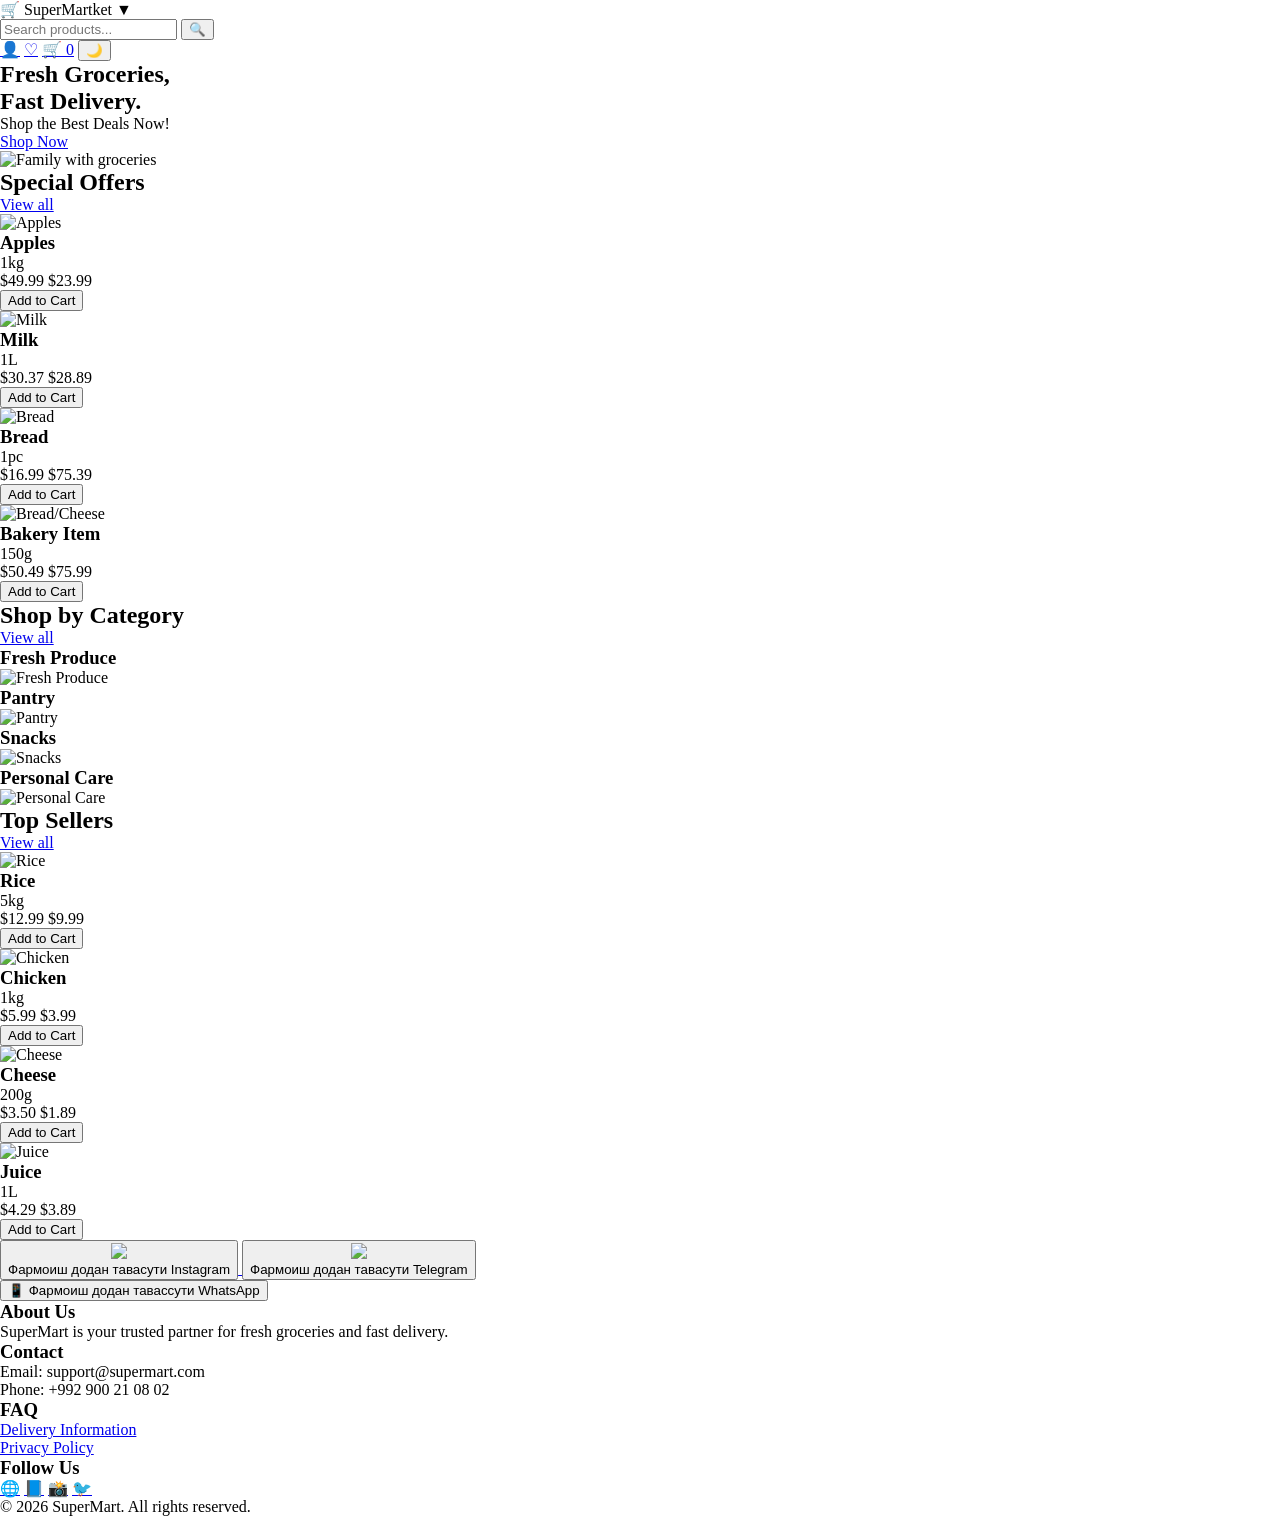
==== index.html @ 3d0fabf8 "Add files via upload" ====
<!DOCTYPE html>
<html lang="en">
<head>
    <meta charset="UTF-8">
    <meta name="viewport" content="width=device-width, initial-scale=1.0">
    <title>Document</title>
    <link rel="stylesheet" href="./style.css">
    
</head>
<body>
<div class="search-bar-section">
    <div class="container search-container">
        <div class="dropdown-category">
            <span>🛒 SuperMartket</span>
            <span class="arrow">▼</span>
        </div>
        <div class="search-input-box">
            <input type="text" placeholder="Search products...">
            <button class="search-btn">🔍</button>
        </div>
        <div class="user-actions">
            <a href="#">👤</a>
            <a href="#">♡</a>
            <a href="#">🛒 <span class="badge">0</span></a>
            <button id="darkModeToggle" class="dark-mode-btn">🌙</button>
        </div>
    </div>
</div>
<section class="hero-section">
    <div class="container hero-container">
        <div class="hero-text">
            <h1>Fresh Groceries,<br>Fast Delivery.</h1>
            <p>Shop the Best Deals Now!</p>
            <a href="#" class="shop-now-btn">Shop Now</a>
        </div>
        <div class="hero-image">
            <img src="https://encrypted-tbn0.gstatic.com/images?q=tbn:ANd9GcS198IdjkN9f2WEbzYXC8UE6EA1rxejia_jhX56MniIog&s=10" alt="Family with groceries">
        </div>
    </div>
</section>


<section class="products-section">
    <div class="container">
        <div class="section-header">
            <h2>Special Offers</h2>
            <a href="#" class="view-all">View all</a>
        </div>

        <div class="product-grid">
            <div class="product-card">
                <span class="discount-badge"></span>
                <img src="https://images.unsplash.com/photo-1560806887-1e4cd0b6cbd6" alt="Apples">
                <h3>Apples</h3>
                <p class="weight">1kg</p>
                <div class="price-box">
                    <span class="old-price">$49.99</span>
                    <span class="new-price">$23.99</span>
                </div>
                <button class="add-to-cart-btn">Add to Cart</button>
            </div>

            <div class="product-card">
                <img src="https://images.unsplash.com/photo-1550583724-b2692b85b150" alt="Milk">
                <h3>Milk</h3>
                <p class="weight">1L</p>
                <div class="price-box">
                    <span class="old-price">$30.37</span>
                    <span class="new-price">$28.89</span>
                </div>
                <button class="add-to-cart-btn">Add to Cart</button>
            </div>
            <div class="product-card">
                <img src="https://images.unsplash.com/photo-1509440159596-0249088772ff" alt="Bread">
                <h3>Bread</h3>
                <p class="weight">1pc</p>
                <div class="price-box">
                    <span class="old-price">$16.99</span>
                    <span class="new-price">$75.39</span>
                </div>
                <button class="add-to-cart-btn">Add to Cart</button>
            </div>
            <div class="product-card">
                <img src="https://images.unsplash.com/photo-1486297678162-eb2a19b0a32d" alt="Bread/Cheese">
                <h3>Bakery Item</h3>
                <p class="weight">150g</p>
                <div class="price-box">
                    <span class="old-price">$50.49</span>
                    <span class="new-price">$75.99</span>
                </div>
                <button class="add-to-cart-btn">Add to Cart</button>
            </div>
        </div>
    </div>
</section>
<!-- Бахши категорияҳо (Shop by Category) -->
<section class="products-section">
    <div class="container">
        <div class="section-header">
            <h2>Shop by Category</h2>
            <a href="#" class="view-all">View all</a>
        </div>

        <div class="category-grid">
            <div class="category-card">
                <h3>Fresh Produce</h3>
                <img src="https://images.unsplash.com/photo-1610348725531-843dff563e2c" alt="Fresh Produce">
            </div>
            <div class="category-card">
                <h3>Pantry</h3>
                <img class="img" src="https://encrypted-tbn0.gstatic.com/images?q=tbn:ANd9GcS9f3KwlnBVT1ow4AsdiqVjAQYqULE2ElNRRrjFPvFMBw&s=10" alt="Pantry">
            </div>
            <div class="category-card">
                <h3>Snacks</h3>
                <img src="https://images.unsplash.com/photo-1621939514649-280e2ee25f60" alt="Snacks">
            </div>
            <div class="category-card">
                <h3>Personal Care</h3>
                <img src="https://images.unsplash.com/photo-1556228720-195a672e8a03" alt="Personal Care">
            </div>
        </div>
    </div>
</section>

<!-- Бахши маҳсулоти серхарид (Top Sellers) -->
<section class="products-section">
    <div class="container">
        <div class="section-header">
            <h2>Top Sellers</h2>
            <a href="#" class="view-all">View all</a>
        </div>

        <div class="product-grid">
            <div class="product-card">
                <img src="https://images.unsplash.com/photo-1586201375761-83865001e31c" alt="Rice">
                <h3>Rice</h3>
                <p class="weight">5kg</p>
                <div class="price-box">
                    <span class="old-price">$12.99</span>
                    <span class="new-price">$9.99</span>
                </div>
                <button class="add-to-cart-btn">Add to Cart</button>
            </div>

            <div class="product-card">
                <img src="https://images.unsplash.com/photo-1587593810167-a84920ea0781" alt="Chicken">
                <h3>Chicken</h3>
                <p class="weight">1kg</p>
                <div class="price-box">
                    <span class="old-price">$5.99</span>
                    <span class="new-price">$3.99</span>
                </div>
                <button class="add-to-cart-btn">Add to Cart</button>
            </div>

            <div class="product-card">
                <img src="https://images.unsplash.com/photo-1486297678162-eb2a19b0a32d" alt="Cheese">
                <h3>Cheese</h3>
                <p class="weight">200g</p>
                <div class="price-box">
                    <span class="old-price">$3.50</span>
                    <span class="new-price">$1.89</span>
                </div>
                <button class="add-to-cart-btn">Add to Cart</button>
            </div>

            <div class="product-card">
                <img src="https://images.unsplash.com/photo-1613478223719-2ab802602423" alt="Juice">
                <h3>Juice</h3>
                <p class="weight">1L</p>
                <div class="price-box">
                    <span class="old-price">$4.29</span>
                    <span class="new-price">$3.89</span>
                </div>
                <button class="add-to-cart-btn">Add to Cart</button>
            </div>
        </div>
    </div>
</section>
</header>
   </div>
   <script>
    // 1. Кор кардани тугмаҳои Add to Cart
    const addToCartButtons = document.querySelectorAll('.add-to-cart-btn');
    const cartBadge = document.querySelector('.user-actions a:nth-child(3) .badge');
    let cartCount = 0;

    addToCartButtons.forEach(button => {
        button.addEventListener('click', () => {
            cartCount++;
            if (cartBadge) {
                cartBadge.textContent = cartCount;
            }
            
            // Эффекти хурди паёмбар (Alert-и зебо ё тағирёбии матни тугма)
            const originalText = button.textContent;
            button.textContent = "Added! ✓";
            button.style.backgroundColor = "#047857";
            
            setTimeout(() => {
                button.textContent = originalText;
                button.style.backgroundColor = "#10b981";
            }, 1000);
        });
    });

    // 2. Функсияи ҷустуҷӯи маҳсулот дар саҳифа
    const searchInput = document.querySelector('.search-input-box input');
    const productCards = document.querySelectorAll('.product-card');

    if (searchInput) {
        searchInput.addEventListener('input', (e) => {
            const searchTerm = e.target.value.toLowerCase();

            productCards.forEach(card => {
                const title = card.querySelector('h3').textContent.toLowerCase();
                if (title.includes(searchTerm)) {
                    card.style.display = "block";
                } else {
                    card.style.display = "none";
                }
            });
        });
    }
</script>
<script>
    // 1. Тугмаҳои Add to Cart
    const addToCartButtons = document.querySelectorAll('.add-to-cart-btn');
    const cartBadge = document.querySelector('.user-actions a:nth-child(3) .badge');
    let cartCount = 0;

    addToCartButtons.forEach(button => {
        button.addEventListener('click', () => {
            cartCount++;
            if (cartBadge) {
                cartBadge.textContent = cartCount;
            }
            
            const originalText = button.textContent;
            button.textContent = "Added! ✓";
            button.style.backgroundColor = "#047857";
            
            setTimeout(() => {
                button.textContent = originalText;
                button.style.backgroundColor = "#10b981";
            }, 1000);
        });
    });

    // 2. Ҷустуҷӯи зинда (Live Search)
    const searchInput = document.querySelector('.search-input-box input');
    const productCards = document.querySelectorAll('.product-card');

    if (searchInput) {
        searchInput.addEventListener('input', (e) => {
            const searchTerm = e.target.value.toLowerCase();

            productCards.forEach(card => {
                const title = card.querySelector('h3').textContent.toLowerCase();
                if (title.includes(searchTerm)) {
                    card.style.display = "block";
                } else {
                    card.style.display = "none";
                }
            });
        });
    }

    // 3. Режими торик (Dark Mode Toggle)
    const darkModeBtn = document.getElementById('darkModeToggle');
    if (darkModeBtn) {
        darkModeBtn.addEventListener('click', () => {
            document.body.classList.toggle('dark-theme');
            if (document.body.classList.contains('dark-theme')) {
                darkModeBtn.textContent = "☀️";
            } else {
                darkModeBtn.textContent = "🌙";
            }
        });
    }
</script>
<a href="https://www.instagram.com/muhammadjon.llc?igsh=MTd0bjIzb3h0dGd5cA==" target="_blank">
     <button class="instagram">
<img class="inst" src="https://static.vecteezy.com/system/resources/thumbnails/042/148/632/small/instagram-logo-instagram-social-media-icon-free-png.png">
    <p class="g"> Фармоиш додан тавасути Instagram</p>
 </button>
</a>
<a href="https://web.telegram.org/k/#@Amirshoev_2010" target="_blank">
     <button class="telegram">
        <img class="teleg" src="https://upload.wikimedia.org/wikipedia/commons/5/5c/Telegram_Messenger.png">
    <p class="g"> Фармоиш додан тавасути Telegram</p>
 </button>
</a>

<!-- Қисми сабад ва фармоиш тавассути WhatsApp -->
    <section class="cart-summary-section container" data-aos="fade-up">
        <div class="cart-box">
           
           <a href="//wa.me/992900210802" target="_blank"><button  class="dd">
                📱 Фармоиш додан тавассути WhatsApp
            </button></a> 
        </div>
    </section>

    <!-- Қисми поёнии сайт (Footer) -->
    <footer class="site-footer" data-aos="fade-up">
        <div class="container footer-container">
            <div class="footer-col">
                <h3>About Us</h3>
                <p>SuperMart is your trusted partner for fresh groceries and fast delivery.</p>
            </div>
            <div class="footer-col">
                <h3>Contact</h3>
                <p>Email: support@supermart.com</p>
                <p>Phone: +992 900 21 08 02</p>
            </div>
            <div class="footer-col">
                <h3>FAQ</h3>
                <p><a href="#">Delivery Information</a></p>
                <p><a href="#">Privacy Policy</a></p>
            </div>
            <div class="footer-col">
                <h3>Follow Us</h3>
                <div class="social-icons">
                    <a href="#">🌐</a>
                    <a href="#">📘</a>
                    <a href="#">📸</a>
                    <a href="#">🐦</a>
                </div>
            </div>
        </div>
        <div class="footer-bottom">
            <p>&copy; 2026 SuperMart. All rights reserved.</p>
        </div>
    </footer>
  <script src="main.js">
    const darkModeBtn = document.getElementById('darkModeToggle');

darkModeBtn.addEventListener('click', () => {
    document.body.classList.toggle('dark-theme');
    darkModeBtn.textContent = document.body.classList.contains('dark-theme') ? "☀️" : "🌙";
});
  </script>
    

    
</body>
</html>
---- style.css ----
*
{
margin: 0;
}
.box
{
width: 1000px;
height: 700px;
background-image:url(https://encrypted-tbn0.gstatic.com/images?q=tbn:ANd9GcSV-FqHhilmAvjvTuaqyM8SnwrSdsCLiTNWl6AZYlroX3I00jfJWp3yf6E&s=10);
background-repeat: no-repeat;
background-size: cover;
margin-left: 300px;
margin-top: 50px;
}
.bj
{
background-color: black;
width: 200px;
height: 100px;
color: white;
font-family: sans-serif;
border-radius: 40px;
display: flex;
justify-content: center;
align-items: center;
text-align: center;
}
.ll
{
width: 700px;
height: 700px;
background: radial-gradient(white,black,white,black,white,black,white,black,white,black,white,black,white,black,white,black);
margin: auto;
border-radius: 50%;
transition-property: all;
transition-duration: 3s;
}
.ll:hover{
background: radial-gradient(red,black,red,black,red,black,red,black,red,black,red,black,red,black,red,black);
}
.ll:active
{
background: radial-gradient(green,black,green,black,green,black,green,black,green,black,green,black,green,black,green,black);
border-radius: 100px;
rotate: 5turn;
}
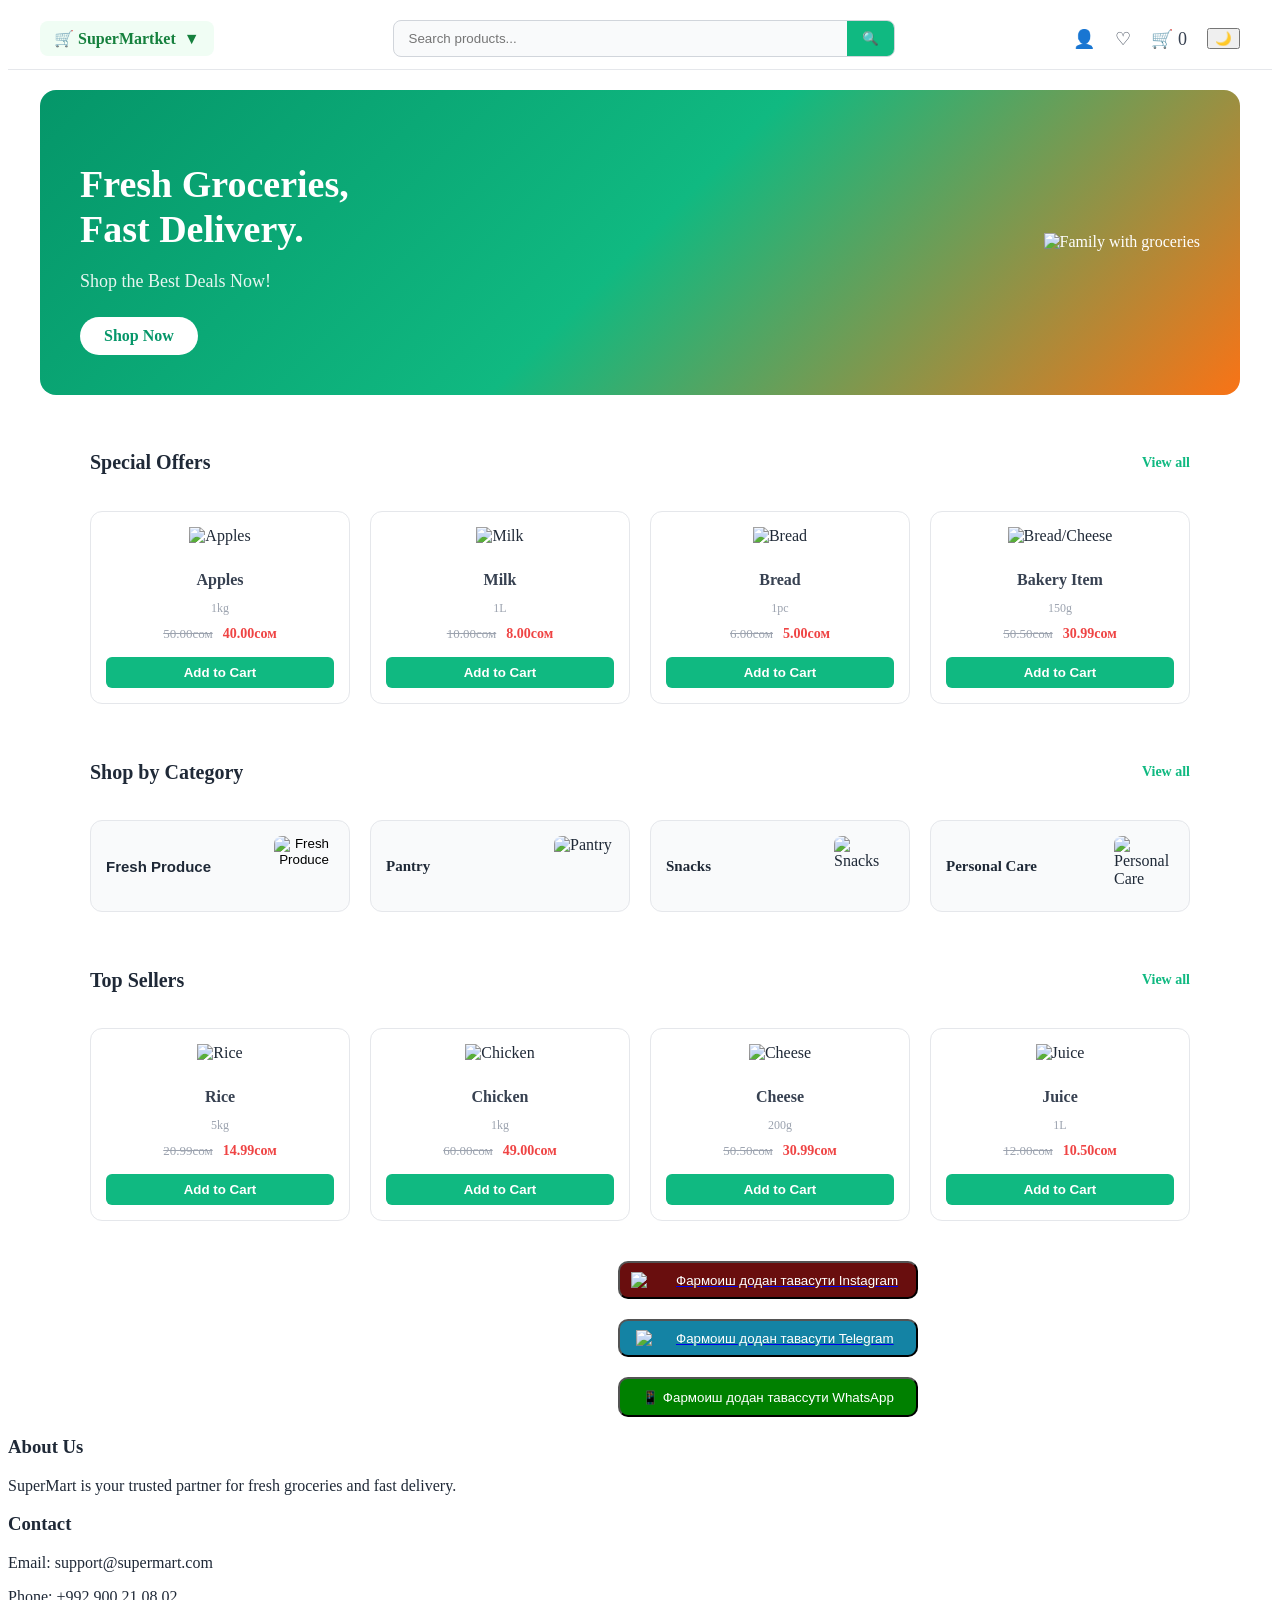
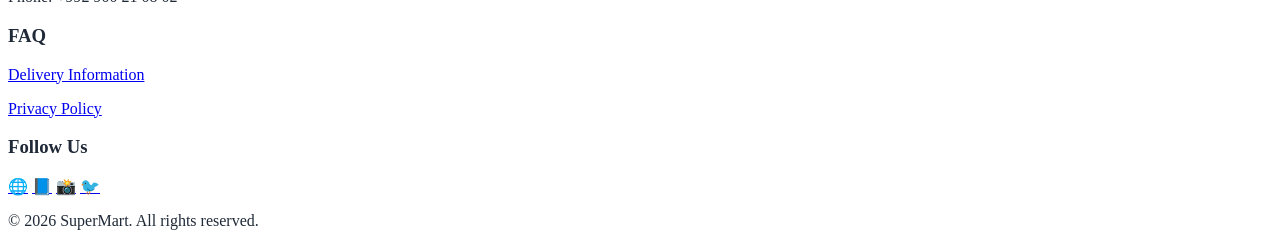
==== commit 3682634d: "My first commit" ====
--- a/index.html
+++ b/index.html
@@ -1,348 +1,348 @@
-<!DOCTYPE html>
-<html lang="en">
-<head>
-    <meta charset="UTF-8">
-    <meta name="viewport" content="width=device-width, initial-scale=1.0">
-    <title>Document</title>
-    <link rel="stylesheet" href="./style.css">
-    
-</head>
-<body>
-<div class="search-bar-section">
-    <div class="container search-container">
-        <div class="dropdown-category">
-            <span>🛒 SuperMartket</span>
-            <span class="arrow">▼</span>
-        </div>
-        <div class="search-input-box">
-            <input type="text" placeholder="Search products...">
-            <button class="search-btn">🔍</button>
-        </div>
-        <div class="user-actions">
-            <a href="#">👤</a>
-            <a href="#">♡</a>
-            <a href="#">🛒 <span class="badge">0</span></a>
-            <button id="darkModeToggle" class="dark-mode-btn">🌙</button>
-        </div>
-    </div>
-</div>
-<section class="hero-section">
-    <div class="container hero-container">
-        <div class="hero-text">
-            <h1>Fresh Groceries,<br>Fast Delivery.</h1>
-            <p>Shop the Best Deals Now!</p>
-            <a href="#" class="shop-now-btn">Shop Now</a>
-        </div>
-        <div class="hero-image">
-            <img src="https://encrypted-tbn0.gstatic.com/images?q=tbn:ANd9GcS198IdjkN9f2WEbzYXC8UE6EA1rxejia_jhX56MniIog&s=10" alt="Family with groceries">
-        </div>
-    </div>
-</section>
-
-
-<section class="products-section">
-    <div class="container">
-        <div class="section-header">
-            <h2>Special Offers</h2>
-            <a href="#" class="view-all">View all</a>
-        </div>
-
-        <div class="product-grid">
-            <div class="product-card">
-                <span class="discount-badge"></span>
-                <img src="https://images.unsplash.com/photo-1560806887-1e4cd0b6cbd6" alt="Apples">
-                <h3>Apples</h3>
-                <p class="weight">1kg</p>
-                <div class="price-box">
-                    <span class="old-price">$49.99</span>
-                    <span class="new-price">$23.99</span>
-                </div>
-                <button class="add-to-cart-btn">Add to Cart</button>
-            </div>
-
-            <div class="product-card">
-                <img src="https://images.unsplash.com/photo-1550583724-b2692b85b150" alt="Milk">
-                <h3>Milk</h3>
-                <p class="weight">1L</p>
-                <div class="price-box">
-                    <span class="old-price">$30.37</span>
-                    <span class="new-price">$28.89</span>
-                </div>
-                <button class="add-to-cart-btn">Add to Cart</button>
-            </div>
-            <div class="product-card">
-                <img src="https://images.unsplash.com/photo-1509440159596-0249088772ff" alt="Bread">
-                <h3>Bread</h3>
-                <p class="weight">1pc</p>
-                <div class="price-box">
-                    <span class="old-price">$16.99</span>
-                    <span class="new-price">$75.39</span>
-                </div>
-                <button class="add-to-cart-btn">Add to Cart</button>
-            </div>
-            <div class="product-card">
-                <img src="https://images.unsplash.com/photo-1486297678162-eb2a19b0a32d" alt="Bread/Cheese">
-                <h3>Bakery Item</h3>
-                <p class="weight">150g</p>
-                <div class="price-box">
-                    <span class="old-price">$50.49</span>
-                    <span class="new-price">$75.99</span>
-                </div>
-                <button class="add-to-cart-btn">Add to Cart</button>
-            </div>
-        </div>
-    </div>
-</section>
-<!-- Бахши категорияҳо (Shop by Category) -->
-<section class="products-section">
-    <div class="container">
-        <div class="section-header">
-            <h2>Shop by Category</h2>
-            <a href="#" class="view-all">View all</a>
-        </div>
-
-        <div class="category-grid">
-            <div class="category-card">
-                <h3>Fresh Produce</h3>
-                <img src="https://images.unsplash.com/photo-1610348725531-843dff563e2c" alt="Fresh Produce">
-            </div>
-            <div class="category-card">
-                <h3>Pantry</h3>
-                <img class="img" src="https://encrypted-tbn0.gstatic.com/images?q=tbn:ANd9GcS9f3KwlnBVT1ow4AsdiqVjAQYqULE2ElNRRrjFPvFMBw&s=10" alt="Pantry">
-            </div>
-            <div class="category-card">
-                <h3>Snacks</h3>
-                <img src="https://images.unsplash.com/photo-1621939514649-280e2ee25f60" alt="Snacks">
-            </div>
-            <div class="category-card">
-                <h3>Personal Care</h3>
-                <img src="https://images.unsplash.com/photo-1556228720-195a672e8a03" alt="Personal Care">
-            </div>
-        </div>
-    </div>
-</section>
-
-<!-- Бахши маҳсулоти серхарид (Top Sellers) -->
-<section class="products-section">
-    <div class="container">
-        <div class="section-header">
-            <h2>Top Sellers</h2>
-            <a href="#" class="view-all">View all</a>
-        </div>
-
-        <div class="product-grid">
-            <div class="product-card">
-                <img src="https://images.unsplash.com/photo-1586201375761-83865001e31c" alt="Rice">
-                <h3>Rice</h3>
-                <p class="weight">5kg</p>
-                <div class="price-box">
-                    <span class="old-price">$12.99</span>
-                    <span class="new-price">$9.99</span>
-                </div>
-                <button class="add-to-cart-btn">Add to Cart</button>
-            </div>
-
-            <div class="product-card">
-                <img src="https://images.unsplash.com/photo-1587593810167-a84920ea0781" alt="Chicken">
-                <h3>Chicken</h3>
-                <p class="weight">1kg</p>
-                <div class="price-box">
-                    <span class="old-price">$5.99</span>
-                    <span class="new-price">$3.99</span>
-                </div>
-                <button class="add-to-cart-btn">Add to Cart</button>
-            </div>
-
-            <div class="product-card">
-                <img src="https://images.unsplash.com/photo-1486297678162-eb2a19b0a32d" alt="Cheese">
-                <h3>Cheese</h3>
-                <p class="weight">200g</p>
-                <div class="price-box">
-                    <span class="old-price">$3.50</span>
-                    <span class="new-price">$1.89</span>
-                </div>
-                <button class="add-to-cart-btn">Add to Cart</button>
-            </div>
-
-            <div class="product-card">
-                <img src="https://images.unsplash.com/photo-1613478223719-2ab802602423" alt="Juice">
-                <h3>Juice</h3>
-                <p class="weight">1L</p>
-                <div class="price-box">
-                    <span class="old-price">$4.29</span>
-                    <span class="new-price">$3.89</span>
-                </div>
-                <button class="add-to-cart-btn">Add to Cart</button>
-            </div>
-        </div>
-    </div>
-</section>
-</header>
-   </div>
-   <script>
-    // 1. Кор кардани тугмаҳои Add to Cart
-    const addToCartButtons = document.querySelectorAll('.add-to-cart-btn');
-    const cartBadge = document.querySelector('.user-actions a:nth-child(3) .badge');
-    let cartCount = 0;
-
-    addToCartButtons.forEach(button => {
-        button.addEventListener('click', () => {
-            cartCount++;
-            if (cartBadge) {
-                cartBadge.textContent = cartCount;
-            }
-            
-            // Эффекти хурди паёмбар (Alert-и зебо ё тағирёбии матни тугма)
-            const originalText = button.textContent;
-            button.textContent = "Added! ✓";
-            button.style.backgroundColor = "#047857";
-            
-            setTimeout(() => {
-                button.textContent = originalText;
-                button.style.backgroundColor = "#10b981";
-            }, 1000);
-        });
-    });
-
-    // 2. Функсияи ҷустуҷӯи маҳсулот дар саҳифа
-    const searchInput = document.querySelector('.search-input-box input');
-    const productCards = document.querySelectorAll('.product-card');
-
-    if (searchInput) {
-        searchInput.addEventListener('input', (e) => {
-            const searchTerm = e.target.value.toLowerCase();
-
-            productCards.forEach(card => {
-                const title = card.querySelector('h3').textContent.toLowerCase();
-                if (title.includes(searchTerm)) {
-                    card.style.display = "block";
-                } else {
-                    card.style.display = "none";
-                }
-            });
-        });
-    }
-</script>
-<script>
-    // 1. Тугмаҳои Add to Cart
-    const addToCartButtons = document.querySelectorAll('.add-to-cart-btn');
-    const cartBadge = document.querySelector('.user-actions a:nth-child(3) .badge');
-    let cartCount = 0;
-
-    addToCartButtons.forEach(button => {
-        button.addEventListener('click', () => {
-            cartCount++;
-            if (cartBadge) {
-                cartBadge.textContent = cartCount;
-            }
-            
-            const originalText = button.textContent;
-            button.textContent = "Added! ✓";
-            button.style.backgroundColor = "#047857";
-            
-            setTimeout(() => {
-                button.textContent = originalText;
-                button.style.backgroundColor = "#10b981";
-            }, 1000);
-        });
-    });
-
-    // 2. Ҷустуҷӯи зинда (Live Search)
-    const searchInput = document.querySelector('.search-input-box input');
-    const productCards = document.querySelectorAll('.product-card');
-
-    if (searchInput) {
-        searchInput.addEventListener('input', (e) => {
-            const searchTerm = e.target.value.toLowerCase();
-
-            productCards.forEach(card => {
-                const title = card.querySelector('h3').textContent.toLowerCase();
-                if (title.includes(searchTerm)) {
-                    card.style.display = "block";
-                } else {
-                    card.style.display = "none";
-                }
-            });
-        });
-    }
-
-    // 3. Режими торик (Dark Mode Toggle)
-    const darkModeBtn = document.getElementById('darkModeToggle');
-    if (darkModeBtn) {
-        darkModeBtn.addEventListener('click', () => {
-            document.body.classList.toggle('dark-theme');
-            if (document.body.classList.contains('dark-theme')) {
-                darkModeBtn.textContent = "☀️";
-            } else {
-                darkModeBtn.textContent = "🌙";
-            }
-        });
-    }
-</script>
-<a href="https://www.instagram.com/muhammadjon.llc?igsh=MTd0bjIzb3h0dGd5cA==" target="_blank">
-     <button class="instagram">
-<img class="inst" src="https://static.vecteezy.com/system/resources/thumbnails/042/148/632/small/instagram-logo-instagram-social-media-icon-free-png.png">
-    <p class="g"> Фармоиш додан тавасути Instagram</p>
- </button>
-</a>
-<a href="https://web.telegram.org/k/#@Amirshoev_2010" target="_blank">
-     <button class="telegram">
-        <img class="teleg" src="https://upload.wikimedia.org/wikipedia/commons/5/5c/Telegram_Messenger.png">
-    <p class="g"> Фармоиш додан тавасути Telegram</p>
- </button>
-</a>
-
-<!-- Қисми сабад ва фармоиш тавассути WhatsApp -->
-    <section class="cart-summary-section container" data-aos="fade-up">
-        <div class="cart-box">
-           
-           <a href="//wa.me/992900210802" target="_blank"><button  class="dd">
-                📱 Фармоиш додан тавассути WhatsApp
-            </button></a> 
-        </div>
-    </section>
-
-    <!-- Қисми поёнии сайт (Footer) -->
-    <footer class="site-footer" data-aos="fade-up">
-        <div class="container footer-container">
-            <div class="footer-col">
-                <h3>About Us</h3>
-                <p>SuperMart is your trusted partner for fresh groceries and fast delivery.</p>
-            </div>
-            <div class="footer-col">
-                <h3>Contact</h3>
-                <p>Email: support@supermart.com</p>
-                <p>Phone: +992 900 21 08 02</p>
-            </div>
-            <div class="footer-col">
-                <h3>FAQ</h3>
-                <p><a href="#">Delivery Information</a></p>
-                <p><a href="#">Privacy Policy</a></p>
-            </div>
-            <div class="footer-col">
-                <h3>Follow Us</h3>
-                <div class="social-icons">
-                    <a href="#">🌐</a>
-                    <a href="#">📘</a>
-                    <a href="#">📸</a>
-                    <a href="#">🐦</a>
-                </div>
-            </div>
-        </div>
-        <div class="footer-bottom">
-            <p>&copy; 2026 SuperMart. All rights reserved.</p>
-        </div>
-    </footer>
-  <script src="main.js">
-    const darkModeBtn = document.getElementById('darkModeToggle');
-
-darkModeBtn.addEventListener('click', () => {
-    document.body.classList.toggle('dark-theme');
-    darkModeBtn.textContent = document.body.classList.contains('dark-theme') ? "☀️" : "🌙";
-});
-  </script>
-    
-
-    
-</body>
+<!DOCTYPE html>
+<html lang="en">
+<head>
+    <meta charset="UTF-8">
+    <meta name="viewport" content="width=device-width, initial-scale=1.0">
+    <title>Document</title>
+    <link rel="stylesheet" href="./style.css">
+    
+</head>
+<body>
+<div class="search-bar-section">
+    <div class="container search-container">
+        <div class="dropdown-category">
+            <span>🛒 SuperMartket</span>
+            <span class="arrow">▼</span>
+        </div>
+        <div class="search-input-box">
+            <input type="text" placeholder="Search products...">
+            <button class="search-btn">🔍</button>
+        </div>
+        <div class="user-actions">
+            <a href="#">👤</a>
+            <a href="#">♡</a>
+            <a href="#">🛒 <span class="badge">0</span></a>
+            <button id="darkModeToggle" class="dark-mode-btn">🌙</button>
+        </div>
+    </div>
+</div>
+<section class="hero-section">
+    <div class="container hero-container">
+        <div class="hero-text">
+            <h1>Fresh Groceries,<br>Fast Delivery.</h1>
+            <p>Shop the Best Deals Now!</p>
+            <a href="#" class="shop-now-btn">Shop Now</a>
+        </div>
+        <div class="hero-image">
+            <img src="https://encrypted-tbn0.gstatic.com/images?q=tbn:ANd9GcS198IdjkN9f2WEbzYXC8UE6EA1rxejia_jhX56MniIog&s=10" alt="Family with groceries">
+        </div>
+    </div>
+</section>
+
+
+<section class="products-section">
+    <div class="container">
+        <div class="section-header">
+            <h2>Special Offers</h2>
+            <a href="#" class="view-all">View all</a>
+        </div>
+
+        <div class="product-grid">
+            <div class="product-card">
+                <span class="discount-badge"></span>
+                <img src="https://images.unsplash.com/photo-1560806887-1e4cd0b6cbd6" alt="Apples">
+                <h3>Apples</h3>
+                <p class="weight">1kg</p>
+                <div class="price-box">
+                    <span class="old-price">50.00сом</span>
+                    <span class="new-price">40.00сом</span>
+                </div>
+                <button class="add-to-cart-btn">Add to Cart</button>
+            </div>
+
+            <div class="product-card">
+                <img src="https://images.unsplash.com/photo-1550583724-b2692b85b150" alt="Milk">
+                <h3>Milk</h3>
+                <p class="weight">1L</p>
+                <div class="price-box">
+                    <span class="old-price">10.00сом</span>
+                    <span class="new-price">8.00сом</span>
+                </div>
+                <button class="add-to-cart-btn">Add to Cart</button>
+            </div>
+            <div class="product-card">
+                <img src="https://images.unsplash.com/photo-1509440159596-0249088772ff" alt="Bread">
+                <h3>Bread</h3>
+                <p class="weight">1pc</p>
+                <div class="price-box">
+                    <span class="old-price">6.00сом</span>
+                    <span class="new-price">5.00сом</span>
+                </div>
+                <button class="add-to-cart-btn">Add to Cart</button>
+            </div>
+            <div class="product-card">
+                <img src="https://images.unsplash.com/photo-1486297678162-eb2a19b0a32d" alt="Bread/Cheese">
+                <h3>Bakery Item</h3>
+                <p class="weight">150g</p>
+                <div class="price-box">
+                    <span class="old-price">50.50сом</span>
+                    <span class="new-price">30.99сом</span>
+                </div>
+                <button class="add-to-cart-btn">Add to Cart</button>
+            </div>
+        </div>
+    </div>
+</section>
+<!-- Бахши категорияҳо (Shop by Category) -->
+<section class="products-section">
+    <div class="container">
+        <div class="section-header">
+            <h2>Shop by Category</h2>
+            <a href="#" class="view-all">View all</a>
+        </div>
+
+        <div class="category-grid">
+            <button class="category-card">
+                <h3>Fresh Produce</h3>
+                <img src="https://images.unsplash.com/photo-1610348725531-843dff563e2c" alt="Fresh Produce">
+            </button>
+            <div class="category-card">
+                <h3>Pantry</h3>
+                <img class="img" src="https://encrypted-tbn0.gstatic.com/images?q=tbn:ANd9GcS9f3KwlnBVT1ow4AsdiqVjAQYqULE2ElNRRrjFPvFMBw&s=10" alt="Pantry">
+            </div>
+            <div class="category-card">
+                <h3>Snacks</h3>
+                <img src="https://images.unsplash.com/photo-1621939514649-280e2ee25f60" alt="Snacks">
+            </div>
+            <div class="category-card">
+                <h3>Personal Care</h3>
+                <img src="https://images.unsplash.com/photo-1556228720-195a672e8a03" alt="Personal Care">
+            </div>
+        </div>
+    </div>
+</section>
+
+<!-- Бахши маҳсулоти серхарид (Top Sellers) -->
+<section class="products-section">
+    <div class="container">
+        <div class="section-header">
+            <h2>Top Sellers</h2>
+            <a href="#" class="view-all">View all</a>
+        </div>
+
+        <div class="product-grid">
+            <div class="product-card">
+                <img src="https://images.unsplash.com/photo-1586201375761-83865001e31c" alt="Rice">
+                <h3>Rice</h3>
+                <p class="weight">5kg</p>
+                <div class="price-box">
+                    <span class="old-price">20.99сом</span>
+                    <span class="new-price">14.99сом</span>
+                </div>
+                <button class="add-to-cart-btn">Add to Cart</button>
+            </div>
+
+            <div class="product-card">
+                <img src="https://images.unsplash.com/photo-1587593810167-a84920ea0781" alt="Chicken">
+                <h3>Chicken</h3>
+                <p class="weight">1kg</p>
+                <div class="price-box">
+                    <span class="old-price">60.00сом</span>
+                    <span class="new-price">49.00сом</span>
+                </div>
+                <button class="add-to-cart-btn">Add to Cart</button>
+            </div>
+
+            <div class="product-card">
+                <img src="https://images.unsplash.com/photo-1486297678162-eb2a19b0a32d" alt="Cheese">
+                <h3>Cheese</h3>
+                <p class="weight">200g</p>
+                <div class="price-box">
+                    <span class="old-price">50.50сом</span>
+                    <span class="new-price">30.99сом</span>
+                </div>
+                <button class="add-to-cart-btn">Add to Cart</button>
+            </div>
+
+            <div class="product-card">
+                <img src="https://images.unsplash.com/photo-1613478223719-2ab802602423" alt="Juice">
+                <h3>Juice</h3>
+                <p class="weight">1L</p>
+                <div class="price-box">
+                    <span class="old-price">12.00сом</span>
+                    <span class="new-price">10.50сом</span>
+                </div>
+                <button class="add-to-cart-btn">Add to Cart</button>
+            </div>
+        </div>
+    </div>
+</section>
+</header>
+   </div>
+   <script>
+    // 1. Кор кардани тугмаҳои Add to Cart
+    const addToCartButtons = document.querySelectorAll('.add-to-cart-btn');
+    const cartBadge = document.querySelector('.user-actions a:nth-child(3) .badge');
+    let cartCount = 0;
+
+    addToCartButtons.forEach(button => {
+        button.addEventListener('click', () => {
+            cartCount++;
+            if (cartBadge) {
+                cartBadge.textContent = cartCount;
+            }
+            
+            // Эффекти хурди паёмбар (Alert-и зебо ё тағирёбии матни тугма)
+            const originalText = button.textContent;
+            button.textContent = "Added! ✓";
+            button.style.backgroundColor = "#047857";
+            
+            setTimeout(() => {
+                button.textContent = originalText;
+                button.style.backgroundColor = "#10b981";
+            }, 1000);
+        });
+    });
+
+    // 2. Функсияи ҷустуҷӯи маҳсулот дар саҳифа
+    const searchInput = document.querySelector('.search-input-box input');
+    const productCards = document.querySelectorAll('.product-card');
+
+    if (searchInput) {
+        searchInput.addEventListener('input', (e) => {
+            const searchTerm = e.target.value.toLowerCase();
+
+            productCards.forEach(card => {
+                const title = card.querySelector('h3').textContent.toLowerCase();
+                if (title.includes(searchTerm)) {
+                    card.style.display = "block";
+                } else {
+                    card.style.display = "none";
+                }
+            });
+        });
+    }
+</script>
+<script>
+    // 1. Тугмаҳои Add to Cart
+    const addToCartButtons = document.querySelectorAll('.add-to-cart-btn');
+    const cartBadge = document.querySelector('.user-actions a:nth-child(3) .badge');
+    let cartCount = 0;
+
+    addToCartButtons.forEach(button => {
+        button.addEventListener('click', () => {
+            cartCount++;
+            if (cartBadge) {
+                cartBadge.textContent = cartCount;
+            }
+            
+            const originalText = button.textContent;
+            button.textContent = "Added! ✓";
+            button.style.backgroundColor = "#047857";
+            
+            setTimeout(() => {
+                button.textContent = originalText;
+                button.style.backgroundColor = "#10b981";
+            }, 1000);
+        });
+    });
+
+    // 2. Ҷустуҷӯи зинда (Live Search)
+    const searchInput = document.querySelector('.search-input-box input');
+    const productCards = document.querySelectorAll('.product-card');
+
+    if (searchInput) {
+        searchInput.addEventListener('input', (e) => {
+            const searchTerm = e.target.value.toLowerCase();
+
+            productCards.forEach(card => {
+                const title = card.querySelector('h3').textContent.toLowerCase();
+                if (title.includes(searchTerm)) {
+                    card.style.display = "block";
+                } else {
+                    card.style.display = "none";
+                }
+            });
+        });
+    }
+
+    // 3. Режими торик (Dark Mode Toggle)
+    const darkModeBtn = document.getElementById('darkModeToggle');
+    if (darkModeBtn) {
+        darkModeBtn.addEventListener('click', () => {
+            document.body.classList.toggle('dark-theme');
+            if (document.body.classList.contains('dark-theme')) {
+                darkModeBtn.textContent = "☀️";
+            } else {
+                darkModeBtn.textContent = "🌙";
+            }
+        });
+    }
+</script>
+<a href="https://www.instagram.com/muhammadjon.llc?igsh=MTd0bjIzb3h0dGd5cA==" target="_blank">
+     <button class="instagram">
+<img class="inst" src="https://static.vecteezy.com/system/resources/thumbnails/042/148/632/small/instagram-logo-instagram-social-media-icon-free-png.png">
+    <p class="g"> Фармоиш додан тавасути Instagram</p>
+ </button>
+</a>
+<a href="https://web.telegram.org/k/#@Amirshoev_2010" target="_blank">
+     <button class="telegram">
+        <img class="teleg" src="https://upload.wikimedia.org/wikipedia/commons/5/5c/Telegram_Messenger.png">
+    <p class="g"> Фармоиш додан тавасути Telegram</p>
+ </button>
+</a>
+
+<!-- Қисми сабад ва фармоиш тавассути WhatsApp -->
+    <section class="cart-summary-section container" data-aos="fade-up">
+        <div class="cart-box">
+           
+           <a href="//wa.me/992900210802" target="_blank"><button  class="dd">
+                📱 Фармоиш додан тавассути WhatsApp
+            </button></a> 
+        </div>
+    </section>
+
+    <!-- Қисми поёнии сайт (Footer) -->
+    <footer class="site-footer" data-aos="fade-up">
+        <div class="container footer-container">
+            <div class="footer-col">
+                <h3>About Us</h3>
+                <p>SuperMart is your trusted partner for fresh groceries and fast delivery.</p>
+            </div>
+            <div class="footer-col">
+                <h3>Contact</h3>
+                <p>Email: support@supermart.com</p>
+                <p>Phone: +992 900 21 08 02</p>
+            </div>
+            <div class="footer-col">
+                <h3>FAQ</h3>
+                <p><a href="#">Delivery Information</a></p>
+                <p><a href="#">Privacy Policy</a></p>
+            </div>
+            <div class="footer-col">
+                <h3>Follow Us</h3>
+                <div class="social-icons">
+                    <a href="#">🌐</a>
+                    <a href="#">📘</a>
+                    <a href="#">📸</a>
+                    <a href="#">🐦</a>
+                </div>
+            </div>
+        </div>
+        <div class="footer-bottom">
+            <p>&copy; 2026 SuperMart. All rights reserved.</p>
+        </div>
+    </footer>
+  <script src="main.js">
+    const darkModeBtn = document.getElementById('darkModeToggle');
+
+darkModeBtn.addEventListener('click', () => {
+    document.body.classList.toggle('dark-theme');
+    darkModeBtn.textContent = document.body.classList.contains('dark-theme') ? "☀️" : "🌙";
+});
+  </script>
+    
+
+    
+</body>
 </html>
--- a/style.css
+++ b/style.css
@@ -1,46 +1,444 @@
-*
-{
-margin: 0;
-}
-.box
-{
-width: 1000px;
-height: 700px;
-background-image:url(https://encrypted-tbn0.gstatic.com/images?q=tbn:ANd9GcSV-FqHhilmAvjvTuaqyM8SnwrSdsCLiTNWl6AZYlroX3I00jfJWp3yf6E&s=10);
-background-repeat: no-repeat;
-background-size: cover;
-margin-left: 300px;
-margin-top: 50px;
-}
-.bj
-{
-background-color: black;
-width: 200px;
-height: 100px;
+/* Танзимоти қисми ҷустуҷӯ */
+.search-bar-section {
+    background-color: #ffffff;
+    padding: 12px 0;
+    border-bottom: 1px solid #e5e7eb;
+    position: sticky;
+    top: 0;
+    z-index: 1000;
+}
+
+.search-container {
+    display: flex;
+    align-items: center;
+    justify-content: space-between;
+    max-width: 1200px;
+    margin: 0 auto;
+    padding: 0 20px;
+}
+
+.dropdown-category {
+    display: flex;
+    align-items: center;
+    gap: 8px;
+    background-color: #f0fdf4;
+    color: #15803d;
+    padding: 8px 14px;
+    border-radius: 8px;
+    font-weight: 600;
+    cursor: pointer;
+}
+
+.search-input-box {
+    display: flex;
+    flex: 1;
+    max-width: 500px;
+    margin: 0 20px;
+    background-color: #f9fafb;
+    border: 1px solid #d1d5db;
+    border-radius: 8px;
+    overflow: hidden;
+}
+
+.search-input-box input {
+    flex: 1;
+    padding: 10px 15px;
+    border: none;
+    outline: none;
+    background: transparent;
+}
+
+.search-btn {
+    background-color: #10b981;
+    border: none;
+    padding: 0 15px;
+    cursor: pointer;
+    color: white;
+}
+
+.user-actions {
+    display: flex;
+    gap: 20px;
+    font-size: 18px;
+    align-items: center;
+}
+
+.user-actions a {
+    text-decoration: none;
+    color: #374151;
+    position: relative;
+}
+
+/* Танзимоти баннери асосӣ (Hero) */
+.hero-section {
+    background: linear-gradient(135deg, #059669 0%, #10b981 50%, #f97316 100%);
+    color: white;
+    padding: 40px 0;
+    margin: 20px auto;
+    max-width: 1200px;
+    border-radius: 16px;
+    overflow: hidden;
+}
+
+.hero-container {
+    display: flex;
+    align-items: center;
+    justify-content: space-between;
+    padding: 0 40px;
+}
+
+.hero-text h1 {
+    font-size: 38px;
+    font-weight: bold;
+    line-height: 1.2;
+    margin-bottom: 15px;
+}
+
+.hero-text p {
+    font-size: 18px;
+    margin-bottom: 25px;
+    opacity: 0.9;
+}
+
+.shop-now-btn {
+    display: inline-block;
+    background-color: #ffffff;
+    color: #059669;
+    padding: 10px 24px;
+    border-radius: 20px;
+    font-weight: bold;
+    text-decoration: none;
+    transition: background 0.3s;
+}
+
+.shop-now-btn:hover {
+    background-color: #f3f4f6;
+}
+
+.hero-image img {
+    max-width: 450px;
+    height: auto;
+}
+/* Танзимоти умумии бахши маҳсулот */
+.products-section {
+    max-width: 1100px;
+    margin: 40px auto;
+    padding: 0 20px;
+}
+
+.section-header {
+    display: flex;
+    justify-content: space-between;
+    align-items: center;
+    margin-bottom: 20px;
+}
+
+.section-header h2 {
+    font-size: 20px;
+    font-weight: bold;
+    color: #1f2937;
+}
+
+.view-all {
+    text-decoration: none;
+    color: #10b981;
+    font-weight: 600;
+    font-size: 14px;
+}
+
+.view-all:hover {
+    text-decoration: underline;
+}
+
+/* Торси сеткаи маҳсулот (Grid) */
+.product-grid {
+    display: grid;
+    grid-template-columns: repeat(4, 1fr);
+    gap: 20px;
+}
+
+/* Карточкаи ҳар як маҳсулот */
+.product-card {
+    background-color: #ffffff;
+    border: 1px solid #e5e7eb;
+    border-radius: 12px;
+    padding: 15px;
+    text-align: center;
+    position: relative;
+    transition: transform 0.2s, box-shadow 0.2s;
+}
+
+.product-card:hover {
+    transform: translateY(-5px);
+    box-shadow: 0 10px 20px rgba(0, 0, 0, 0.05);
+}
+
+.product-card img {
+    width: 100%;
+    height: 120px;
+    object-fit: contain;
+    margin-bottom: 10px;
+}
+.telegram
+{
+width: 300px;
+margin-left: 610px;
+margin-bottom: 20px;
+height: 38px;
+border-radius: 10px;
+background-color: rgb(163, 21, 21);
 color: white;
-font-family: sans-serif;
-border-radius: 40px;
+}
+.instagram
+{
+width: 300px;
+margin-left: 610px;
+margin-bottom: 20px;
+height: 38px;
+border-radius: 10px;
+background-color: rgb(34, 143, 197);
+color: white;
+}
+.product-card h3 {
+    font-size: 16px;
+    color: #374151;
+    margin-bottom: 5px;
+}
+
+.weight {
+    font-size: 12px;
+    color: #9ca3af;
+    margin-bottom: 10px;
+}
+
+.price-box {
+    display: flex;
+    justify-content: center;
+    gap: 10px;
+    margin-bottom: 15px;
+}
+
+.old-price {
+    font-size: 13px;
+    color: #9ca3af;
+    text-decoration: line-through;
+}
+
+.new-price {
+    font-size: 14px;
+    font-weight: bold;
+    color: #ef4444;
+}
+
+.add-to-cart-btn {
+    width: 100%;
+    background-color: #10b981;
+    color: white;
+    border: none;
+    padding: 8px 0;
+    border-radius: 6px;
+    font-weight: 600;
+    cursor: pointer;
+    transition: background 0.2s;
+}
+.teleg
+{
+width: 30px;
+padding-left: 10px;
+}
+.telegram
+{
+align-items: center;
 display: flex;
-justify-content: center;
+gap: 10px;
+
+background-color: rgb(20, 131, 164);
+}
+.instagram
+{
 align-items: center;
-text-align: center;
-}
-.ll
-{
-width: 700px;
-height: 700px;
-background: radial-gradient(white,black,white,black,white,black,white,black,white,black,white,black,white,black,white,black);
-margin: auto;
-border-radius: 50%;
-transition-property: all;
-transition-duration: 3s;
-}
-.ll:hover{
-background: radial-gradient(red,black,red,black,red,black,red,black,red,black,red,black,red,black,red,black);
-}
-.ll:active
-{
-background: radial-gradient(green,black,green,black,green,black,green,black,green,black,green,black,green,black,green,black);
-border-radius: 100px;
-rotate: 5turn;
+display: flex;
+gap: 10px;
+
+background-color: rgb(105, 14, 14);
+}
+.inst
+{
+    padding-left: 5px;
+width: 35px;
+}
+.add-to-cart-btn:hover {
+    background-color: #059669;
+}
+/* Тарҳи сеткаи категорияҳо */
+.category-grid {
+    display: grid;
+    grid-template-columns: repeat(4, 1fr);
+    gap: 20px;
+}
+
+.category-card {
+    background-color: #f9fafb;
+    border: 1px solid #e5e7eb;
+    border-radius: 12px;
+    padding: 15px;
+    display: flex;
+    align-items: center;
+    justify-content: space-between;
+    cursor: pointer;
+    transition: background 0.2s, transform 0.2s;
+}
+
+.category-card:hover {
+    background-color: #f0fdf4;
+    transform: translateY(-3px);
+}
+
+.category-card h3 {
+    font-size: 15px;
+    color: #1f2937;
+}
+
+.category-card img {
+    width: 60px;
+    height: 60px;
+    object-fit: cover;
+    border-radius: 8px;
+}
+<section class="products-section" data-aos="fade-up">
+    <h2>Shop by Category</h2>
+    ...
+</section>
+/* Услуби тугмаи Dark Mode */
+.dark-mode-btn {
+    background: transparent;
+    border: 1px solid #d1d5db;
+    padding: 6px 10px;
+    border-radius: 8px;
+    cursor: pointer;
+    font-size: 16px;
+    transition: background 0.2s;
+}
+
+.dark-mode-btn:hover {
+    background-color: #f3f4f6;
+}
+
+/* Ҳолати торик (Dark Theme Colors) */
+body.dark-theme {
+    background-color: #111827;
+    color: #f3f4f6;
+}
+
+body.dark-theme .search-bar-section {
+    background-color: #1f2937;
+    border-bottom: 1px solid #374151;
+}
+
+body.dark-theme .search-input-box {
+    background-color: #374151;
+    border-color: #4b5563;
+}
+
+body.dark-theme .search-input-box input {
+    color: white;
+}
+
+body.dark-theme .product-card, 
+body.dark-theme .category-card {
+    background-color: #1f2937;
+    border-color: #374151;
+}
+
+body.dark-theme .product-card h3, 
+body.dark-theme .category-card h3,
+body.dark-theme .section-header h2 {
+    color: #f3f4f6;
+}
+
+body.dark-theme .user-actions a {
+    color: #f3f4f6;
+}
+.dd
+{
+width: 300px;
+margin-left: 610px;
+height: 40px;
+background-color: green;
+color: white;
+border-radius: 10px;
+}
+body {
+  background-color: #ffffff;
+   color: #1f2937;
+   transition: backgraund-color 0.3s;
+   }
+   body.dark-theme
+   {
+   background-color: #111827;
+   color: #f3f4f6;
+   }
+
+@media (max-width: 480px) {
+    .container,
+    .products-section {
+        padding: 0 14px;
+    }
+
+    .hero-text h1 {
+        font-size: 24px;
+    }
+
+    .product-grid {
+        grid-template-columns: repeat(2, 1fr);
+        gap: 10px;
+    }
+
+    .product-card {
+        padding: 10px;
+    }
+
+    .product-card img {
+        height: 90px;
+    }
+
+    .category-grid {
+        grid-template-columns: 1fr;
+    }
+
+    .category-card img {
+        width: 50px;
+        height: 50px;
+    }
+
+    .footer-container {
+        grid-template-columns: 1fr;
+        text-align: center;
+    }
+
+    .social-icons {
+        justify-content: center;
+    }
+    .dd
+    {
+    margin-left: 25px;
+    }
+ body {
+  background-color: #ffffff;
+   color: #1f2937;
+   transition: backgraund-color 0.3s;
+   }
+   body.dark-theme
+   {
+   background-color: #111827;
+   color: #f3f4f6;
+   } 
+   .instagram{
+    width: 300px;
+    margin-left: 40px;
+   }
+   .telegram{
+    width: 300px;
+    margin-left: 40px;
+   }
 }
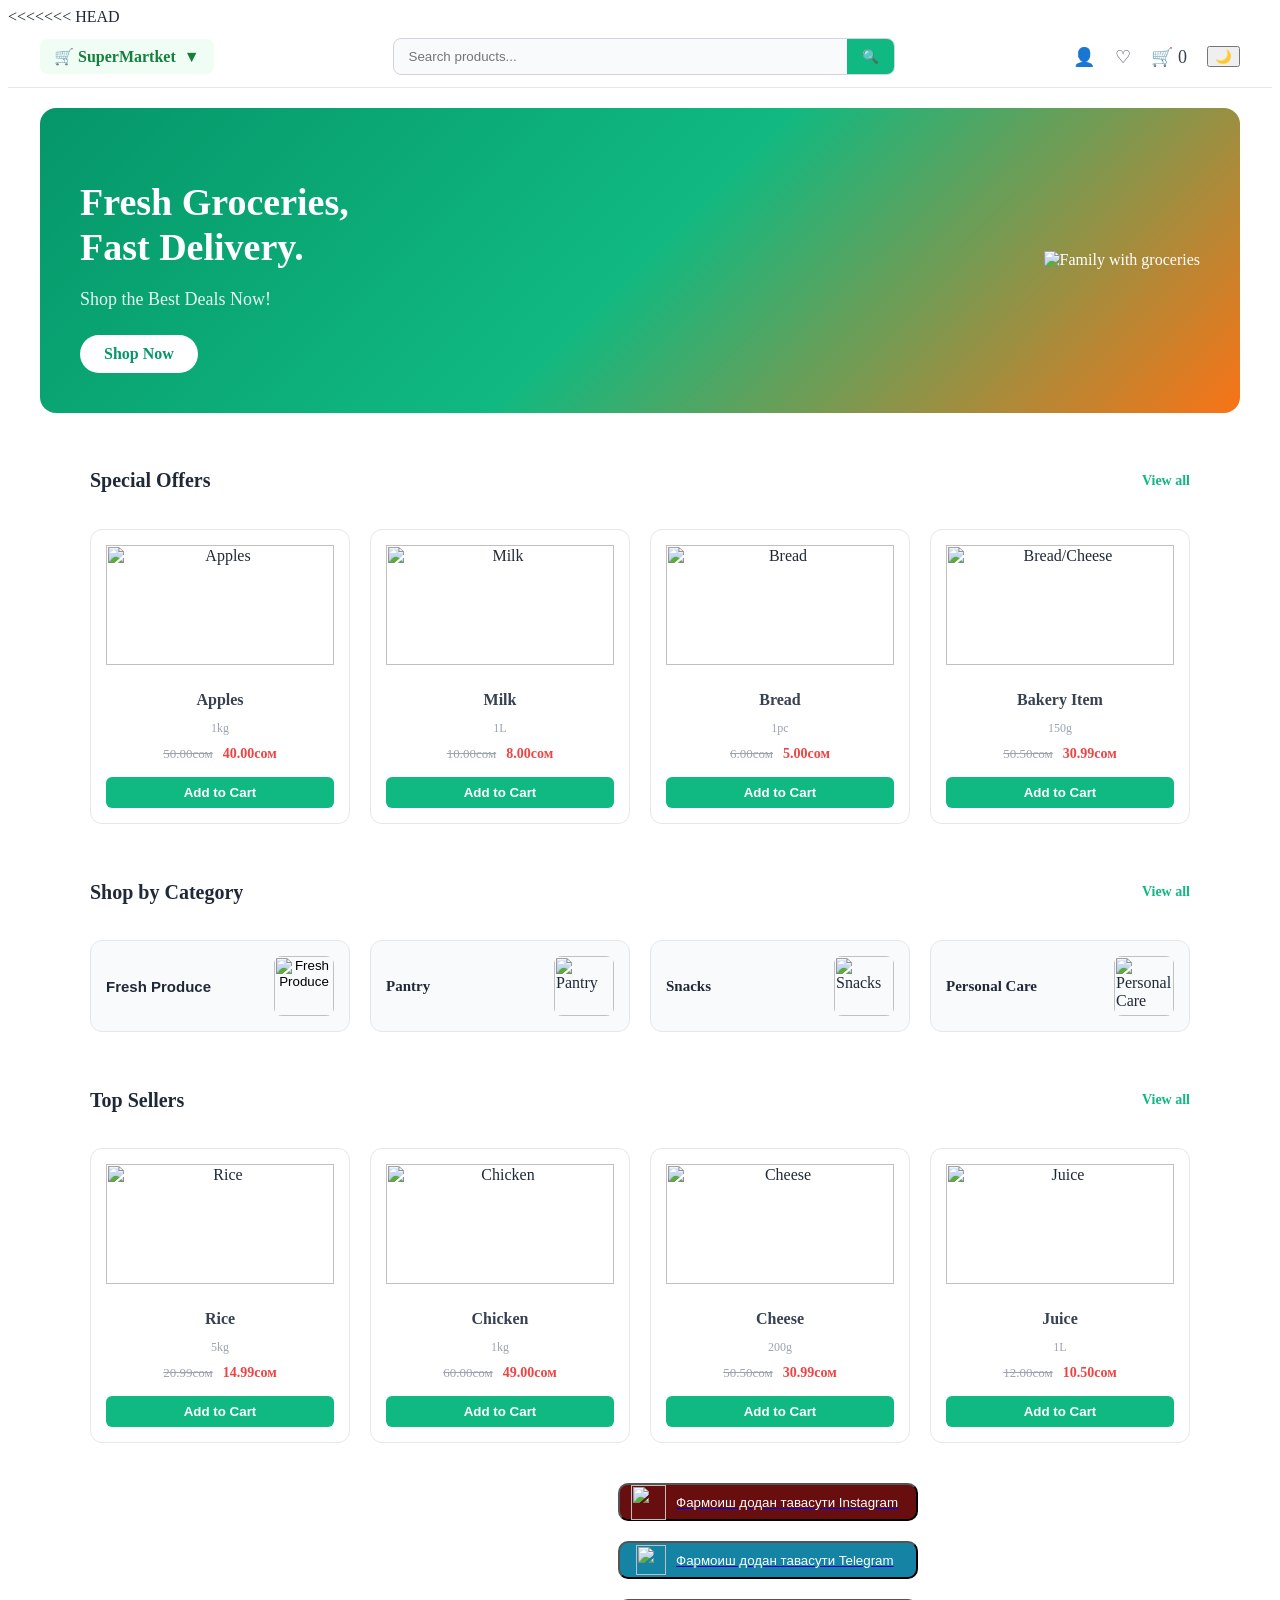
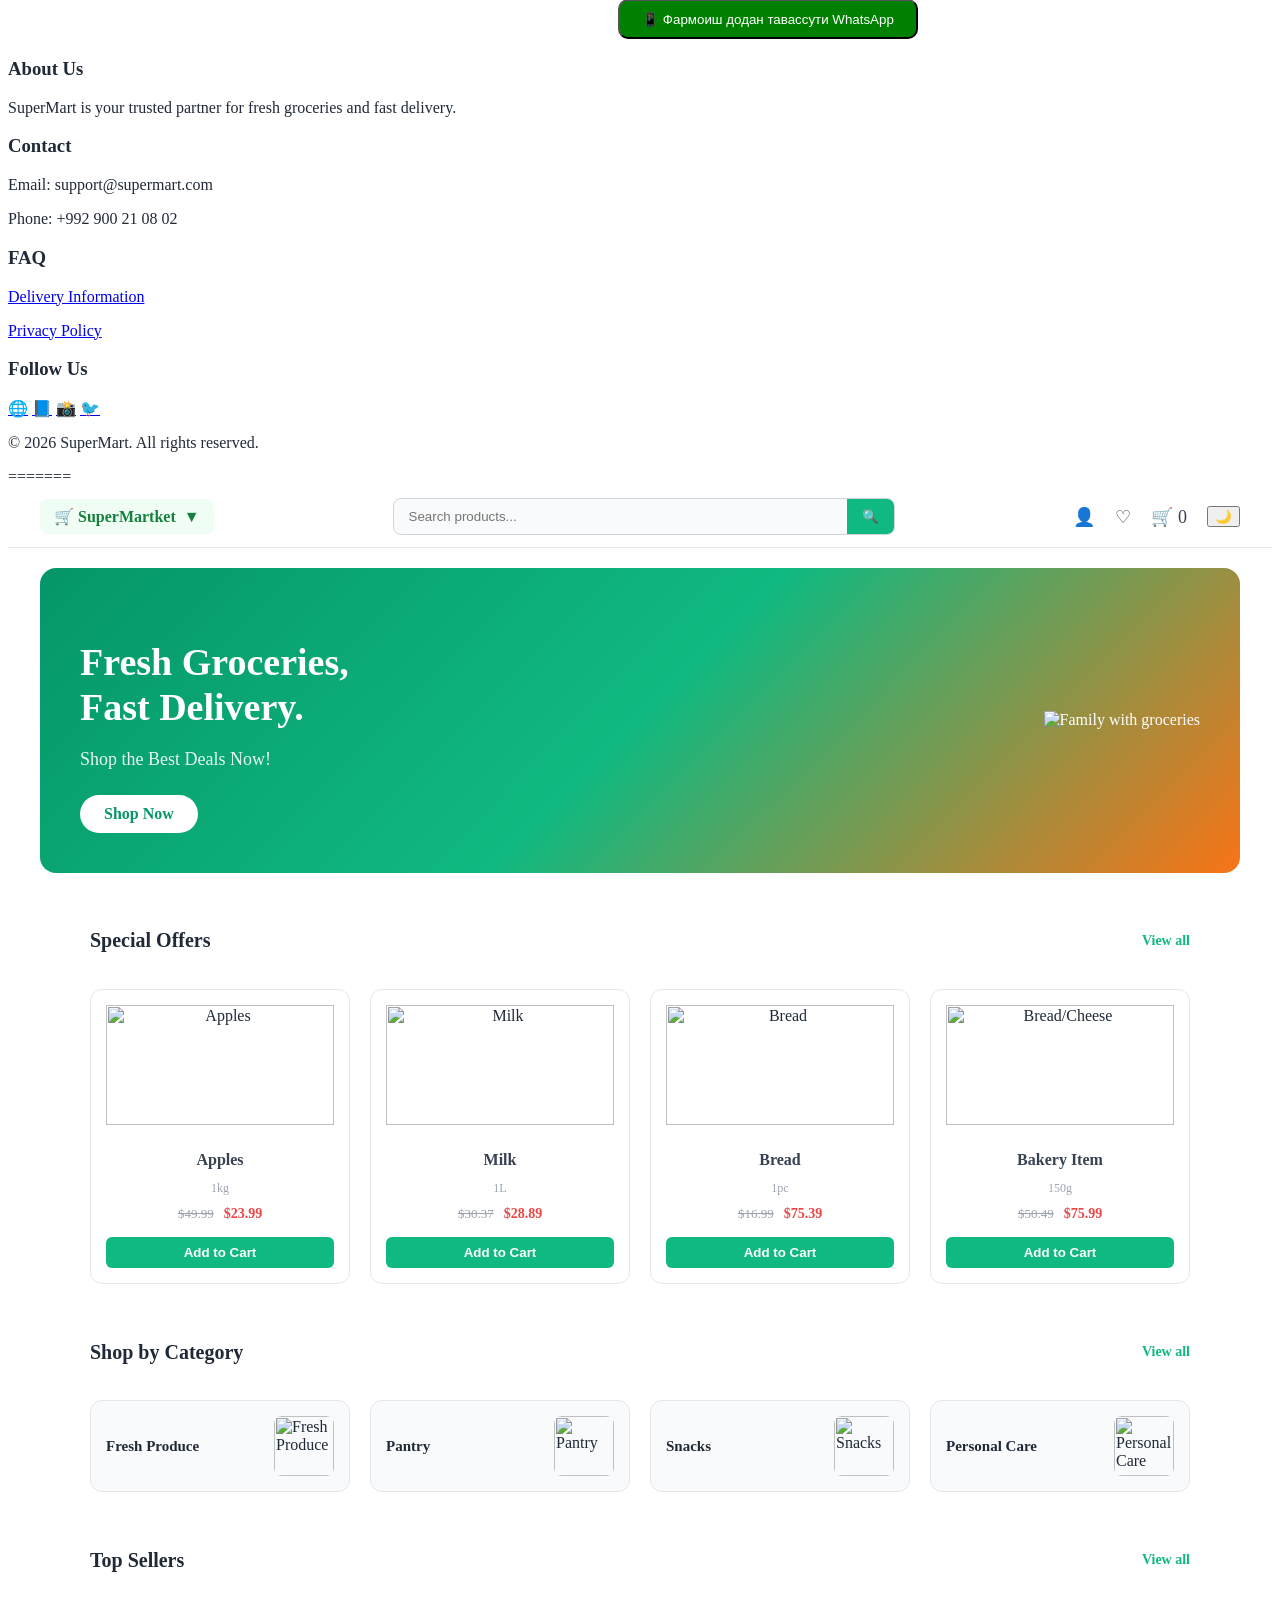
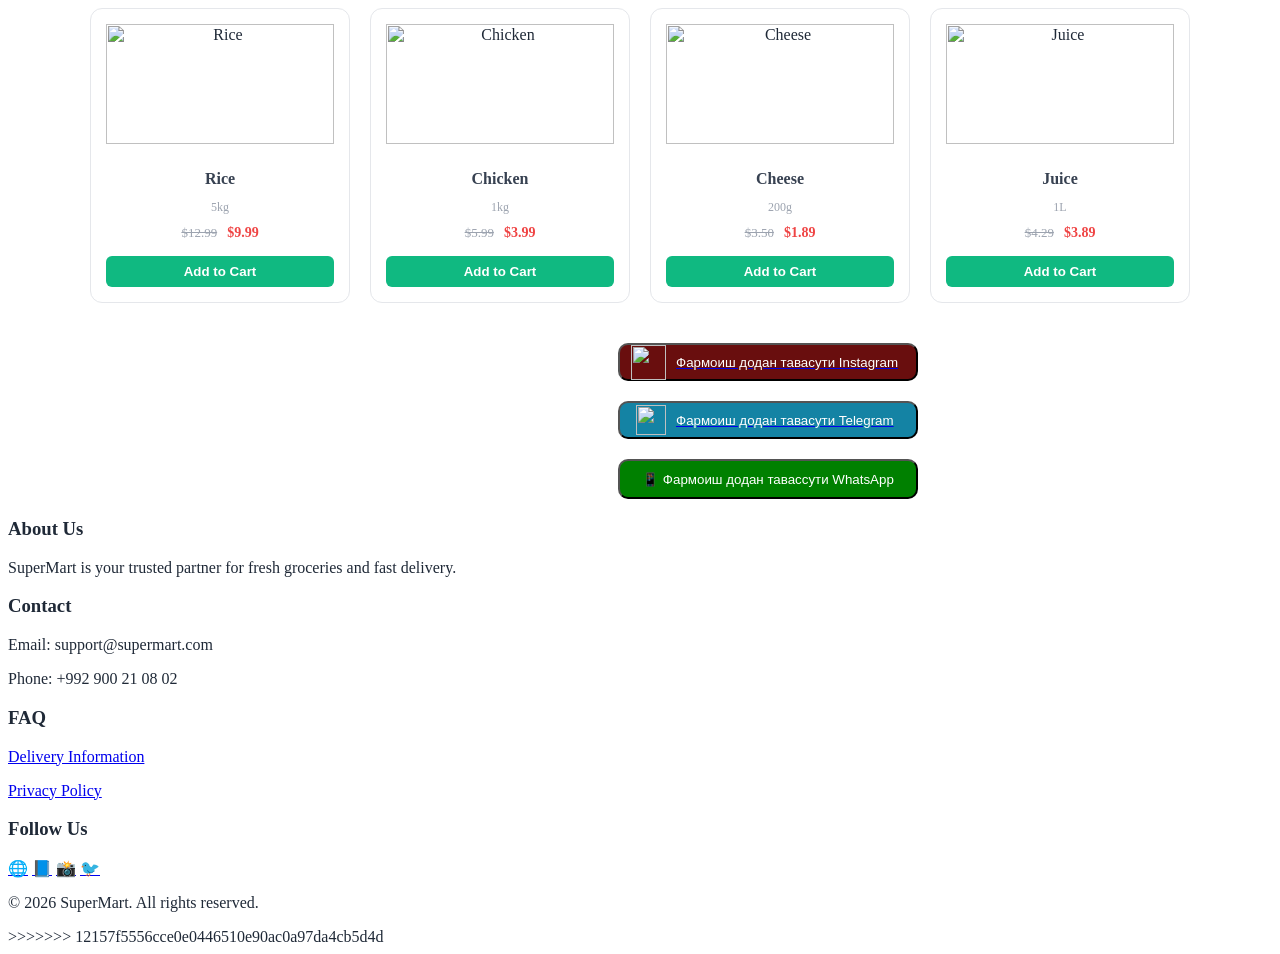
==== commit c3f54052: "Fix conflicts" ====
--- a/index.html
+++ b/index.html
@@ -1,3 +1,4 @@
+<<<<<<< HEAD
 <!DOCTYPE html>
 <html lang="en">
 <head>
@@ -345,4 +346,354 @@
 
     
 </body>
-</html>+</html>
+=======
+<!DOCTYPE html>
+<html lang="en">
+<head>
+    <meta charset="UTF-8">
+    <meta name="viewport" content="width=device-width, initial-scale=1.0">
+    <title>Document</title>
+    <link rel="stylesheet" href="./style.css">
+    
+</head>
+<body>
+<div class="search-bar-section">
+    <div class="container search-container">
+        <div class="dropdown-category">
+            <span>🛒 SuperMartket</span>
+            <span class="arrow">▼</span>
+        </div>
+        <div class="search-input-box">
+            <input type="text" placeholder="Search products...">
+            <button class="search-btn">🔍</button>
+        </div>
+        <div class="user-actions">
+            <a href="#">👤</a>
+            <a href="#">♡</a>
+            <a href="#">🛒 <span class="badge">0</span></a>
+            <button id="darkModeToggle" class="dark-mode-btn">🌙</button>
+        </div>
+    </div>
+</div>
+<section class="hero-section">
+    <div class="container hero-container">
+        <div class="hero-text">
+            <h1>Fresh Groceries,<br>Fast Delivery.</h1>
+            <p>Shop the Best Deals Now!</p>
+            <a href="#" class="shop-now-btn">Shop Now</a>
+        </div>
+        <div class="hero-image">
+            <img src="https://encrypted-tbn0.gstatic.com/images?q=tbn:ANd9GcS198IdjkN9f2WEbzYXC8UE6EA1rxejia_jhX56MniIog&s=10" alt="Family with groceries">
+        </div>
+    </div>
+</section>
+
+
+<section class="products-section">
+    <div class="container">
+        <div class="section-header">
+            <h2>Special Offers</h2>
+            <a href="#" class="view-all">View all</a>
+        </div>
+
+        <div class="product-grid">
+            <div class="product-card">
+                <span class="discount-badge"></span>
+                <img src="https://images.unsplash.com/photo-1560806887-1e4cd0b6cbd6" alt="Apples">
+                <h3>Apples</h3>
+                <p class="weight">1kg</p>
+                <div class="price-box">
+                    <span class="old-price">$49.99</span>
+                    <span class="new-price">$23.99</span>
+                </div>
+                <button class="add-to-cart-btn">Add to Cart</button>
+            </div>
+
+            <div class="product-card">
+                <img src="https://images.unsplash.com/photo-1550583724-b2692b85b150" alt="Milk">
+                <h3>Milk</h3>
+                <p class="weight">1L</p>
+                <div class="price-box">
+                    <span class="old-price">$30.37</span>
+                    <span class="new-price">$28.89</span>
+                </div>
+                <button class="add-to-cart-btn">Add to Cart</button>
+            </div>
+            <div class="product-card">
+                <img src="https://images.unsplash.com/photo-1509440159596-0249088772ff" alt="Bread">
+                <h3>Bread</h3>
+                <p class="weight">1pc</p>
+                <div class="price-box">
+                    <span class="old-price">$16.99</span>
+                    <span class="new-price">$75.39</span>
+                </div>
+                <button class="add-to-cart-btn">Add to Cart</button>
+            </div>
+            <div class="product-card">
+                <img src="https://images.unsplash.com/photo-1486297678162-eb2a19b0a32d" alt="Bread/Cheese">
+                <h3>Bakery Item</h3>
+                <p class="weight">150g</p>
+                <div class="price-box">
+                    <span class="old-price">$50.49</span>
+                    <span class="new-price">$75.99</span>
+                </div>
+                <button class="add-to-cart-btn">Add to Cart</button>
+            </div>
+        </div>
+    </div>
+</section>
+<!-- Бахши категорияҳо (Shop by Category) -->
+<section class="products-section">
+    <div class="container">
+        <div class="section-header">
+            <h2>Shop by Category</h2>
+            <a href="#" class="view-all">View all</a>
+        </div>
+
+        <div class="category-grid">
+            <div class="category-card">
+                <h3>Fresh Produce</h3>
+                <img src="https://images.unsplash.com/photo-1610348725531-843dff563e2c" alt="Fresh Produce">
+            </div>
+            <div class="category-card">
+                <h3>Pantry</h3>
+                <img class="img" src="https://encrypted-tbn0.gstatic.com/images?q=tbn:ANd9GcS9f3KwlnBVT1ow4AsdiqVjAQYqULE2ElNRRrjFPvFMBw&s=10" alt="Pantry">
+            </div>
+            <div class="category-card">
+                <h3>Snacks</h3>
+                <img src="https://images.unsplash.com/photo-1621939514649-280e2ee25f60" alt="Snacks">
+            </div>
+            <div class="category-card">
+                <h3>Personal Care</h3>
+                <img src="https://images.unsplash.com/photo-1556228720-195a672e8a03" alt="Personal Care">
+            </div>
+        </div>
+    </div>
+</section>
+
+<!-- Бахши маҳсулоти серхарид (Top Sellers) -->
+<section class="products-section">
+    <div class="container">
+        <div class="section-header">
+            <h2>Top Sellers</h2>
+            <a href="#" class="view-all">View all</a>
+        </div>
+
+        <div class="product-grid">
+            <div class="product-card">
+                <img src="https://images.unsplash.com/photo-1586201375761-83865001e31c" alt="Rice">
+                <h3>Rice</h3>
+                <p class="weight">5kg</p>
+                <div class="price-box">
+                    <span class="old-price">$12.99</span>
+                    <span class="new-price">$9.99</span>
+                </div>
+                <button class="add-to-cart-btn">Add to Cart</button>
+            </div>
+
+            <div class="product-card">
+                <img src="https://images.unsplash.com/photo-1587593810167-a84920ea0781" alt="Chicken">
+                <h3>Chicken</h3>
+                <p class="weight">1kg</p>
+                <div class="price-box">
+                    <span class="old-price">$5.99</span>
+                    <span class="new-price">$3.99</span>
+                </div>
+                <button class="add-to-cart-btn">Add to Cart</button>
+            </div>
+
+            <div class="product-card">
+                <img src="https://images.unsplash.com/photo-1486297678162-eb2a19b0a32d" alt="Cheese">
+                <h3>Cheese</h3>
+                <p class="weight">200g</p>
+                <div class="price-box">
+                    <span class="old-price">$3.50</span>
+                    <span class="new-price">$1.89</span>
+                </div>
+                <button class="add-to-cart-btn">Add to Cart</button>
+            </div>
+
+            <div class="product-card">
+                <img src="https://images.unsplash.com/photo-1613478223719-2ab802602423" alt="Juice">
+                <h3>Juice</h3>
+                <p class="weight">1L</p>
+                <div class="price-box">
+                    <span class="old-price">$4.29</span>
+                    <span class="new-price">$3.89</span>
+                </div>
+                <button class="add-to-cart-btn">Add to Cart</button>
+            </div>
+        </div>
+    </div>
+</section>
+</header>
+   </div>
+   <script>
+    // 1. Кор кардани тугмаҳои Add to Cart
+    const addToCartButtons = document.querySelectorAll('.add-to-cart-btn');
+    const cartBadge = document.querySelector('.user-actions a:nth-child(3) .badge');
+    let cartCount = 0;
+
+    addToCartButtons.forEach(button => {
+        button.addEventListener('click', () => {
+            cartCount++;
+            if (cartBadge) {
+                cartBadge.textContent = cartCount;
+            }
+            
+            // Эффекти хурди паёмбар (Alert-и зебо ё тағирёбии матни тугма)
+            const originalText = button.textContent;
+            button.textContent = "Added! ✓";
+            button.style.backgroundColor = "#047857";
+            
+            setTimeout(() => {
+                button.textContent = originalText;
+                button.style.backgroundColor = "#10b981";
+            }, 1000);
+        });
+    });
+
+    // 2. Функсияи ҷустуҷӯи маҳсулот дар саҳифа
+    const searchInput = document.querySelector('.search-input-box input');
+    const productCards = document.querySelectorAll('.product-card');
+
+    if (searchInput) {
+        searchInput.addEventListener('input', (e) => {
+            const searchTerm = e.target.value.toLowerCase();
+
+            productCards.forEach(card => {
+                const title = card.querySelector('h3').textContent.toLowerCase();
+                if (title.includes(searchTerm)) {
+                    card.style.display = "block";
+                } else {
+                    card.style.display = "none";
+                }
+            });
+        });
+    }
+</script>
+<script>
+    // 1. Тугмаҳои Add to Cart
+    const addToCartButtons = document.querySelectorAll('.add-to-cart-btn');
+    const cartBadge = document.querySelector('.user-actions a:nth-child(3) .badge');
+    let cartCount = 0;
+
+    addToCartButtons.forEach(button => {
+        button.addEventListener('click', () => {
+            cartCount++;
+            if (cartBadge) {
+                cartBadge.textContent = cartCount;
+            }
+            
+            const originalText = button.textContent;
+            button.textContent = "Added! ✓";
+            button.style.backgroundColor = "#047857";
+            
+            setTimeout(() => {
+                button.textContent = originalText;
+                button.style.backgroundColor = "#10b981";
+            }, 1000);
+        });
+    });
+
+    // 2. Ҷустуҷӯи зинда (Live Search)
+    const searchInput = document.querySelector('.search-input-box input');
+    const productCards = document.querySelectorAll('.product-card');
+
+    if (searchInput) {
+        searchInput.addEventListener('input', (e) => {
+            const searchTerm = e.target.value.toLowerCase();
+
+            productCards.forEach(card => {
+                const title = card.querySelector('h3').textContent.toLowerCase();
+                if (title.includes(searchTerm)) {
+                    card.style.display = "block";
+                } else {
+                    card.style.display = "none";
+                }
+            });
+        });
+    }
+
+    // 3. Режими торик (Dark Mode Toggle)
+    const darkModeBtn = document.getElementById('darkModeToggle');
+    if (darkModeBtn) {
+        darkModeBtn.addEventListener('click', () => {
+            document.body.classList.toggle('dark-theme');
+            if (document.body.classList.contains('dark-theme')) {
+                darkModeBtn.textContent = "☀️";
+            } else {
+                darkModeBtn.textContent = "🌙";
+            }
+        });
+    }
+</script>
+<a href="https://www.instagram.com/muhammadjon.llc?igsh=MTd0bjIzb3h0dGd5cA==" target="_blank">
+     <button class="instagram">
+<img class="inst" src="https://static.vecteezy.com/system/resources/thumbnails/042/148/632/small/instagram-logo-instagram-social-media-icon-free-png.png">
+    <p class="g"> Фармоиш додан тавасути Instagram</p>
+ </button>
+</a>
+<a href="https://web.telegram.org/k/#@Amirshoev_2010" target="_blank">
+     <button class="telegram">
+        <img class="teleg" src="https://upload.wikimedia.org/wikipedia/commons/5/5c/Telegram_Messenger.png">
+    <p class="g"> Фармоиш додан тавасути Telegram</p>
+ </button>
+</a>
+
+<!-- Қисми сабад ва фармоиш тавассути WhatsApp -->
+    <section class="cart-summary-section container" data-aos="fade-up">
+        <div class="cart-box">
+           
+           <a href="//wa.me/992900210802" target="_blank"><button  class="dd">
+                📱 Фармоиш додан тавассути WhatsApp
+            </button></a> 
+        </div>
+    </section>
+
+    <!-- Қисми поёнии сайт (Footer) -->
+    <footer class="site-footer" data-aos="fade-up">
+        <div class="container footer-container">
+            <div class="footer-col">
+                <h3>About Us</h3>
+                <p>SuperMart is your trusted partner for fresh groceries and fast delivery.</p>
+            </div>
+            <div class="footer-col">
+                <h3>Contact</h3>
+                <p>Email: support@supermart.com</p>
+                <p>Phone: +992 900 21 08 02</p>
+            </div>
+            <div class="footer-col">
+                <h3>FAQ</h3>
+                <p><a href="#">Delivery Information</a></p>
+                <p><a href="#">Privacy Policy</a></p>
+            </div>
+            <div class="footer-col">
+                <h3>Follow Us</h3>
+                <div class="social-icons">
+                    <a href="#">🌐</a>
+                    <a href="#">📘</a>
+                    <a href="#">📸</a>
+                    <a href="#">🐦</a>
+                </div>
+            </div>
+        </div>
+        <div class="footer-bottom">
+            <p>&copy; 2026 SuperMart. All rights reserved.</p>
+        </div>
+    </footer>
+ <script>
+    const darkModeBtn = document.getElementById('darkModeToggle');
+
+darkModeBtn.addEventListener('click', () => {
+    document.body.classList.toggle('dark-theme');
+    darkModeBtn.textContent = document.body.classList.contains('dark-theme') ? "☀️" : "🌙";
+});
+ 
+  </script>  
+
+    
+</body>
+</html>
+>>>>>>> 12157f5556cce0e0446510e90ac0a97da4cb5d4d
